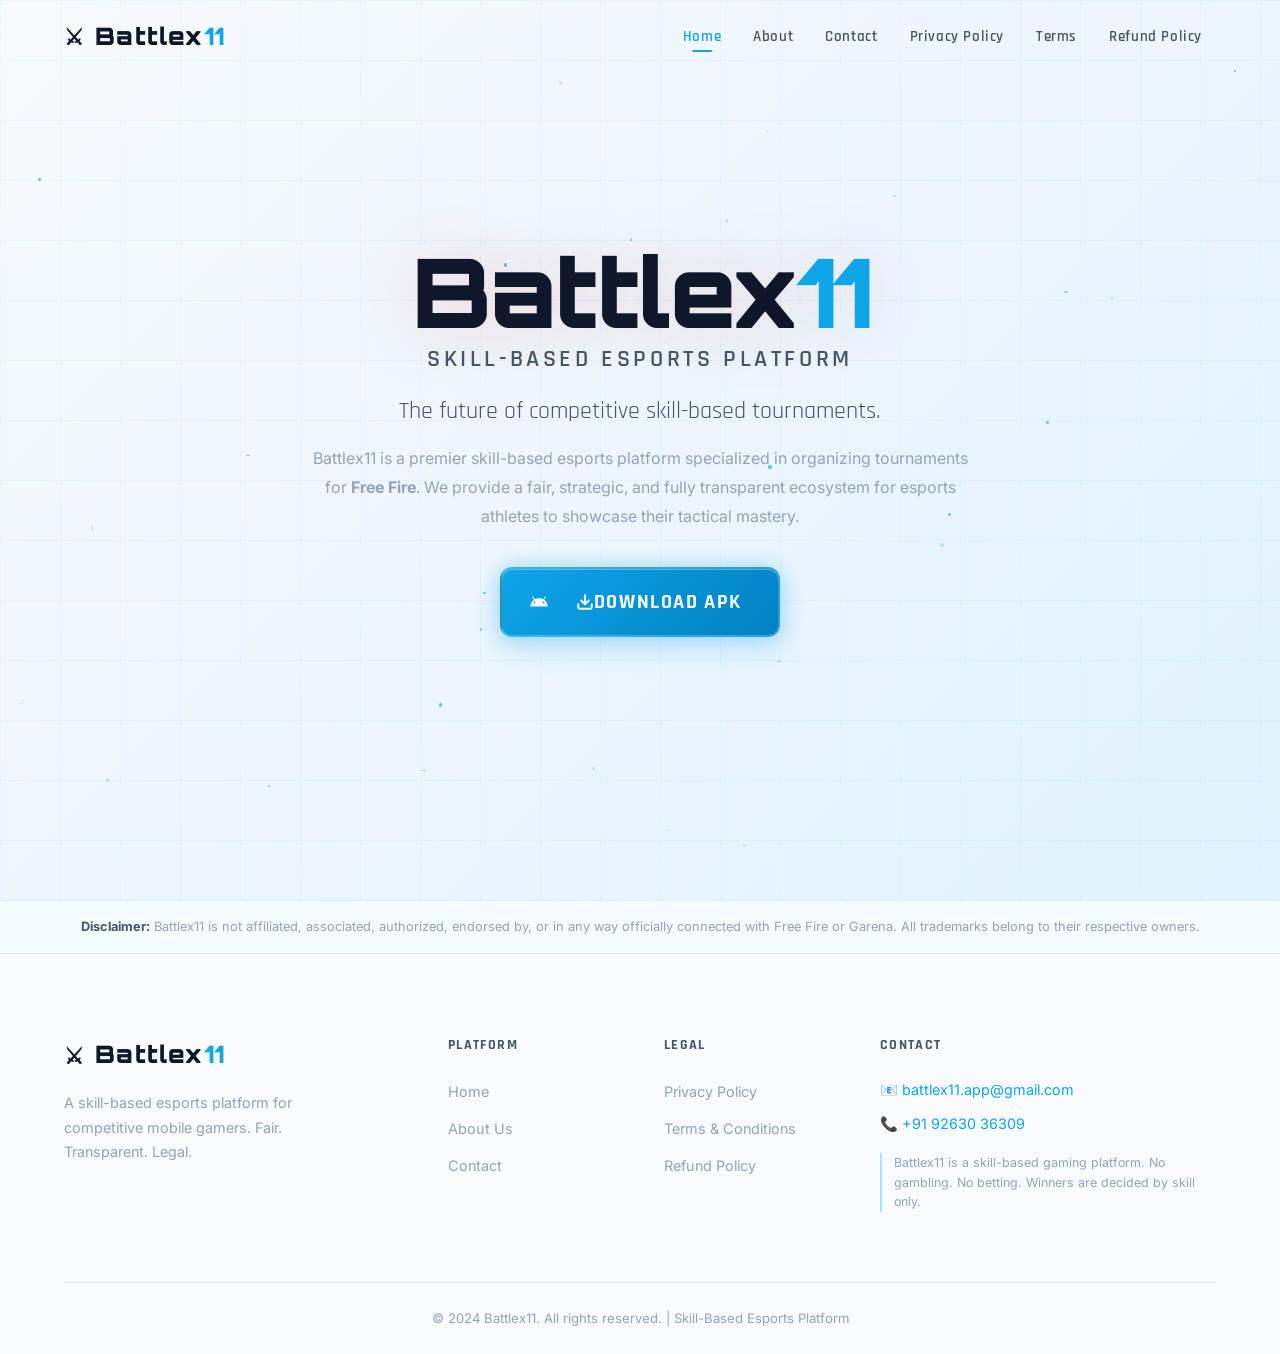
==== battlex11/index.html @ ef2d8e48 "Add files via upload" ====
<!DOCTYPE html>
<html lang="en">

<head>
  <meta charset="UTF-8" />
  <meta name="viewport" content="width=device-width, initial-scale=1.0" />
  <meta name="description"
    content="Battlex11 – Skill-Based Esports Platform. Compete in online tournaments based on your gaming skills. Fair, transparent, and legal." />
  <title>Battlex11 – Skill-Based Esports Platform</title>
  <link rel="stylesheet" href="css/style.css" />
  <link rel="preconnect" href="https://fonts.googleapis.com" />
  <link rel="preconnect" href="https://fonts.gstatic.com" crossorigin />
  <link
    href="https://fonts.googleapis.com/css2?family=Rajdhani:wght@400;500;600;700&family=Inter:wght@300;400;500;600&family=Orbitron:wght@400;700;900&display=swap"
    rel="stylesheet" />
</head>

<body>

  <!-- NAVIGATION -->
  <nav class="navbar" id="navbar">
    <div class="nav-container">
      <a href="index.html" class="nav-logo">
        <span class="logo-icon">⚔</span>
        <span class="logo-text">Battlex<span class="logo-accent">11</span></span>
      </a>
      <button class="nav-toggle" id="navToggle" aria-label="Toggle navigation">
        <span></span><span></span><span></span>
      </button>
      <ul class="nav-links" id="navLinks">
        <li><a href="index.html" class="nav-link active">Home</a></li>
        <li><a href="about.html" class="nav-link">About</a></li>
        <li><a href="contact.html" class="nav-link">Contact</a></li>
        <li><a href="privacy-policy.html" class="nav-link">Privacy Policy</a></li>
        <li><a href="terms.html" class="nav-link">Terms</a></li>
        <li><a href="refund-policy.html" class="nav-link">Refund Policy</a></li>
      </ul>
    </div>
  </nav>

  <!-- HERO SECTION -->
  <section class="hero" id="hero">
    <div class="hero-bg">
      <div class="hero-particles" id="particles"></div>
      <div class="hero-grid"></div>
    </div>
    <div class="hero-content">
      <h1 class="hero-title">
        Battlex<span class="accent-red">11</span>
        <span class="hero-subtitle-tag">Skill-Based Esports Platform</span>
      </h1>
      <p class="hero-desc">
        The future of competitive skill-based tournaments.
      </p>
      <p class="hero-intro">
        Battlex11 is a premier skill-based esports platform specialized in organizing tournaments for <strong>Free
          Fire</strong>. We provide a fair, strategic, and fully transparent ecosystem for esports athletes to showcase
        their tactical mastery.
      </p>
      <div class="hero-actions">
        <a href="http://187.127.160.131/Battlex11.apk" class="download-btn">
          DOWNLOAD APK
        </a>
      </div>
    </div>

  </section>







  <!-- DISCLAIMER -->
  <section class="disclaimer-strip" id="disclaimerStrip">
    <div class="container">
      <p><strong>Disclaimer:</strong> Battlex11 is not affiliated, associated, authorized, endorsed by, or in any way
        officially connected with Free Fire or Garena. All trademarks belong to their respective owners.</p>
    </div>
  </section>

  <!-- FOOTER -->
  <footer class="footer" id="footer">
    <div class="container">
      <div class="footer-grid">
        <div class="footer-brand">
          <a href="index.html" class="nav-logo">
            <span class="logo-icon">⚔</span>
            <span class="logo-text">Battlex<span class="logo-accent">11</span></span>
          </a>
          <p>A skill-based esports platform for competitive mobile gamers. Fair. Transparent. Legal.</p>
        </div>
        <div class="footer-links">
          <h4>Platform</h4>
          <ul>
            <li><a href="index.html">Home</a></li>
            <li><a href="about.html">About Us</a></li>
            <li><a href="contact.html">Contact</a></li>
          </ul>
        </div>
        <div class="footer-links">
          <h4>Legal</h4>
          <ul>
            <li><a href="privacy-policy.html">Privacy Policy</a></li>
            <li><a href="terms.html">Terms &amp; Conditions</a></li>
            <li><a href="refund-policy.html">Refund Policy</a></li>
          </ul>
        </div>
        <div class="footer-contact">
          <h4>Contact</h4>
          <p>📧 <a href="mailto:battlex11.app@gmail.com">battlex11.app@gmail.com</a></p>
          <p>📞 <a href="tel:+919263036309">+91 92630 36309</a></p>
          <p class="footer-legal-note">Battlex11 is a skill-based gaming platform. No gambling. No betting. Winners are
            decided by skill only.</p>
        </div>
      </div>
      <div class="footer-bottom">
        <p>&copy; 2024 Battlex11. All rights reserved. | Skill-Based Esports Platform</p>
      </div>
    </div>
  </footer>

  <script src="js/main.js"></script>
</body>

</html>
---- battlex11/css/style.css ----
/* =========================================================
   BATTLEX11 – MAIN STYLESHEET
   Dark Esports Theme | Red Accents
   ========================================================= */

/* --- FONTS & RESET --------------------------------------- */
@import url('https://fonts.googleapis.com/css2?family=Rajdhani:wght@400;500;600;700&family=Inter:wght@300;400;500;600&family=Orbitron:wght@400;700;900&display=swap');

*, *::before, *::after { box-sizing: border-box; margin: 0; padding: 0; }

:root {
  --bg-primary:    #ffffff;
  --bg-secondary:  #f8fafc;
  --bg-card:       #ffffff;
  --bg-card-hover: #f1f5f9;
  --accent-blue:   #0ea5e9;
  --accent-blue-glow: rgba(14, 165, 233, 0.2);
  --accent-blue-dim: rgba(14, 165, 233, 0.1);
  --text-primary:  #0f172a;
  --text-secondary:#475569;
  --text-muted:    #94a3b8;
  --border:        #e2e8f0;
  --border-blue:   rgba(14, 165, 233, 0.3);
  --gradient-hero: linear-gradient(135deg, #f8fafc 0%, #e0f2fe 100%);
  --gradient-blue:  linear-gradient(135deg, #0ea5e9, #38bdf8);
  --font-display:  'Orbitron', sans-serif;
  --font-heading:  'Rajdhani', sans-serif;
  --font-body:     'Inter', sans-serif;
  --radius:        12px;
  --radius-lg:     20px;
  --transition:    0.3s ease;
  --shadow-card:   0 10px 30px rgba(0,0,0,0.05);
  --shadow-blue:    0 8px 40px rgba(14, 165, 233, 0.15);
}

html { scroll-behavior: smooth; }

body {
  background-color: var(--bg-primary);
  color: var(--text-primary);
  font-family: var(--font-body);
  font-size: 16px;
  line-height: 1.7;
  overflow-x: hidden;
}

a { color: inherit; text-decoration: none; }
ul { list-style: none; }
img { max-width: 100%; display: block; }

/* --- UTILITIES ------------------------------------------- */
.container { max-width: 1200px; margin: 0 auto; padding: 0 24px; }
.accent-red { color: var(--accent-blue); }

/* --- BUTTONS --------------------------------------------- */
.btn {
  display: inline-flex;
  align-items: center;
  gap: 8px;
  padding: 14px 32px;
  border-radius: 8px;
  font-family: var(--font-heading);
  font-size: 1.05rem;
  font-weight: 700;
  letter-spacing: 0.05em;
  text-transform: uppercase;
  cursor: pointer;
  transition: all var(--transition);
  border: 2px solid transparent;
}
.btn svg { width: 18px; height: 18px; transition: transform var(--transition); }
.btn:hover svg { transform: translateX(4px); }

.btn-primary {
  background: var(--gradient-blue);
  color: #fff;
  box-shadow: var(--shadow-blue);
}
.btn-primary:hover {
  transform: translateY(-2px);
  box-shadow: 0 12px 50px rgba(14, 165, 233, 0.3);
}

.btn-secondary {
  background: transparent;
  color: var(--text-primary);
  border-color: var(--border);
}
.btn-secondary:hover {
  border-color: var(--accent-blue);
  color: var(--accent-blue);
  transform: translateY(-2px);
}

.btn-outline {
  background: transparent;
  color: var(--text-primary);
  border-color: #cbd5e1;
}
.btn-outline:hover {
  border-color: var(--accent-blue);
  color: var(--accent-blue);
  transform: translateY(-2px);
}

.download-btn {
  display: inline-flex;
  align-items: center;
  justify-content: center;
  padding: 16px 36px 16px 64px; /* extra left padding for Android icon */
  background: 
    url("data:image/svg+xml,%3Csvg xmlns='http://www.w3.org/2000/svg' viewBox='0 0 24 24' fill='%23ffffff'%3E%3Cpath d='M17.6 9.48l1.7-3a.5.5 0 00-.18-.68.5.5 0 00-.68.18l-1.76 3A10.15 10.15 0 0012 8a10.15 10.15 0 00-4.68.98L5.56 6a.5.5 0 00-.68-.18.5.5 0 00-.18.68l1.7 3A9.79 9.79 0 002.5 17h19a9.79 9.79 0 00-3.9-7.52zM7 13.5a1 1 0 111-1 1 1 0 01-1 1zm10 0a1 1 0 111-1 1 1 0 01-1 1z'/%3E%3C/svg%3E") no-repeat 26px center / 22px 22px,
    linear-gradient(135deg, #0ea5e9 0%, #0284c7 50%, #0369a1 100%);
  background-size: 22px 22px, 200% auto;
  color: #ffffff !important;
  font-family: var(--font-heading);
  font-size: 1.25rem;
  font-weight: 700;
  letter-spacing: 0.08em;
  text-transform: uppercase;
  border-radius: 12px;
  border: 2px solid rgba(255, 255, 255, 0.2);
  box-shadow: 0 0 20px rgba(14, 165, 233, 0.3), 
              0 10px 30px rgba(14, 165, 233, 0.2), 
              inset 0 1px 0 rgba(255, 255, 255, 0.3);
  transition: all 0.4s cubic-bezier(0.175, 0.885, 0.32, 1.275), background-position 0.4s ease;
  cursor: pointer;
  position: relative;
  overflow: hidden;
  z-index: 10;
}

.download-btn::before {
  content: '';
  display: inline-block;
  width: 18px;
  height: 18px;
  margin-left: 10px;
  background: url("data:image/svg+xml,%3Csvg xmlns='http://www.w3.org/2000/svg' viewBox='0 0 24 24' fill='none' stroke='%23ffffff' stroke-width='2.5' stroke-linecap='round' stroke-linejoin='round'%3E%3Cpath d='M21 15v4a2 2 0 0 1-2 2H5a2 2 0 0 1-2-2v-4'/%3E%3Cpolyline points='7 10 12 15 17 10'/%3E%3Cline x1='12' y1='15' x2='12' y2='3'/%3E%3C/svg%3E") no-repeat center / contain;
  transition: transform 0.3s cubic-bezier(0.175, 0.885, 0.32, 1.275);
}

.download-btn::after {
  content: '';
  position: absolute;
  top: 0;
  left: -100%;
  width: 100%;
  height: 100%;
  background: linear-gradient(
    90deg,
    transparent,
    rgba(255, 255, 255, 0.3),
    transparent
  );
  transition: 0.6s ease;
  z-index: 1;
}

.download-btn:hover {
  transform: translateY(-4px) scale(1.04);
  background-position: 20px center, right center; /* android icon moves slightly on hover */
  box-shadow: 0 0 35px rgba(14, 165, 233, 0.7), 
              0 15px 40px rgba(14, 165, 233, 0.4),
              inset 0 1px 0 rgba(255, 255, 255, 0.4);
  border-color: rgba(255, 255, 255, 0.5);
}

.download-btn:hover::before {
  animation: bounce-arrow 1.2s infinite alternate;
}

.download-btn:hover::after {
  left: 100%;
}

.download-btn:active {
  transform: translateY(-1px) scale(0.98);
  box-shadow: 0 0 15px rgba(14, 165, 233, 0.4), 
              0 8px 20px rgba(14, 165, 233, 0.3);
}

@keyframes bounce-arrow {
  0% { transform: translateY(0); }
  100% { transform: translateY(4px); }
}

/* Make it responsive */
@media (max-width: 576px) {
  .download-btn {
    padding: 14px 28px 14px 52px;
    font-size: 1.1rem;
    background-position: 18px center, right center;
    background-size: 18px 18px, 200% auto;
    width: 100%;
    max-width: 320px;
  }
  .download-btn:hover {
    background-position: 14px center, right center;
  }
}

.btn-outline-red {
  background: transparent;
  color: var(--accent-blue);
  border-color: var(--accent-blue);
  white-space: nowrap;
  flex-shrink: 0;
}
.btn-outline-red:hover {
  background: var(--accent-blue);
  color: #fff;
  transform: translateY(-2px);
}

/* --- NAVIGATION ------------------------------------------ */
.navbar {
  position: fixed;
  top: 0;
  left: 0;
  right: 0;
  z-index: 1000;
  padding: 16px 0;
  transition: all var(--transition);
}
.navbar.scrolled {
  background: rgba(255, 255, 255, 0.95);
  backdrop-filter: blur(20px);
  padding: 10px 0;
  border-bottom: 1px solid var(--border);
  box-shadow: 0 4px 20px rgba(0,0,0,0.05);
}

.nav-container {
  max-width: 1200px;
  margin: 0 auto;
  padding: 0 24px;
  display: flex;
  align-items: center;
  justify-content: space-between;
}

.nav-logo {
  display: flex;
  align-items: center;
  gap: 10px;
  font-family: var(--font-display);
  font-size: 1.5rem;
  font-weight: 900;
  letter-spacing: 0.05em;
}
.logo-icon { font-size: 1.4rem; }
.logo-accent { color: var(--accent-blue); }

.nav-links {
  display: flex;
  align-items: center;
  gap: 4px;
}

.nav-link {
  padding: 8px 14px;
  border-radius: 6px;
  font-family: var(--font-heading);
  font-weight: 600;
  font-size: 0.95rem;
  letter-spacing: 0.04em;
  color: var(--text-secondary);
  transition: all var(--transition);
  position: relative;
}
.nav-link:hover, .nav-link.active { color: var(--accent-blue); }
.nav-link.active::after {
  content: '';
  position: absolute;
  bottom: 2px;
  left: 50%;
  transform: translateX(-50%);
  width: 20px;
  height: 2px;
  background: var(--accent-blue);
  border-radius: 2px;
}

.nav-cta {
  margin-left: 8px;
  padding: 10px 24px;
  background: var(--gradient-blue);
  color: #fff !important;
  border-radius: 8px;
  font-family: var(--font-heading);
  font-weight: 700;
  font-size: 0.9rem;
  letter-spacing: 0.06em;
  text-transform: uppercase;
  transition: all var(--transition);
}

.nav-status-badge {
  margin-left: 8px;
  padding: 8px 16px;
  background: rgba(14, 165, 233, 0.1);
  color: var(--accent-blue);
  border: 1px solid rgba(14, 165, 233, 0.2);
  border-radius: 8px;
  font-family: var(--font-heading);
  font-weight: 700;
  font-size: 0.8rem;
  letter-spacing: 0.05em;
  text-transform: uppercase;
}

/* Dropdown */
.nav-dropdown { position: relative; }
.dropdown-toggle { cursor: pointer; }
.chevron { font-size: 0.7rem; transition: transform var(--transition); }
.nav-dropdown:hover .chevron { transform: rotate(180deg); }

.dropdown-menu {
  display: none;
  position: absolute;
  top: calc(100% + 8px);
  left: 50%;
  transform: translateX(-50%);
  background: var(--bg-card);
  border: 1px solid var(--border);
  border-radius: var(--radius);
  padding: 8px;
  min-width: 200px;
  box-shadow: 0 10px 40px rgba(0,0,0,0.1);
  animation: dropIn 0.2s ease;
}
.nav-dropdown:hover .dropdown-menu { display: block; }
.dropdown-menu li a {
  display: block;
  padding: 10px 16px;
  border-radius: 6px;
  font-family: var(--font-heading);
  font-size: 0.9rem;
  color: var(--text-secondary);
  transition: all var(--transition);
}
.dropdown-menu li a:hover {
  background: var(--accent-blue-dim);
  color: var(--accent-blue);
}

@keyframes dropIn {
  from { opacity: 0; transform: translateX(-50%) translateY(-8px); }
  to   { opacity: 1; transform: translateX(-50%) translateY(0); }
}

/* Mobile Toggle */
.nav-toggle {
  display: none;
  flex-direction: column;
  gap: 5px;
  background: none;
  border: none;
  cursor: pointer;
  padding: 4px;
}
.nav-toggle span {
  display: block;
  width: 26px;
  height: 2px;
  background: var(--text-primary);
  border-radius: 2px;
  transition: all var(--transition);
}
.nav-toggle.open span:nth-child(1) { transform: rotate(45deg) translate(5px,5px); }
.nav-toggle.open span:nth-child(2) { opacity: 0; }
.nav-toggle.open span:nth-child(3) { transform: rotate(-45deg) translate(5px,-5px); }

/* --- HERO ------------------------------------------------ */
.hero {
  position: relative;
  min-height: 100vh;
  display: flex;
  align-items: center;
  justify-content: center;
  overflow: hidden;
  background: var(--gradient-hero);
}

.hero-bg {
  position: absolute;
  inset: 0;
  pointer-events: none;
}
.hero-grid {
  position: absolute;
  inset: 0;
  background-image:
    linear-gradient(rgba(14, 165, 233, 0.05) 1px, transparent 1px),
    linear-gradient(90deg, rgba(14, 165, 233, 0.05) 1px, transparent 1px);
  background-size: 60px 60px;
  animation: gridDrift 20s linear infinite;
}
@keyframes gridDrift {
  from { transform: translateY(0); }
  to   { transform: translateY(60px); }
}

.hero-particles {
  position: absolute;
  inset: 0;
}

.hero-content {
  position: relative;
  z-index: 2;
  text-align: center;
  padding: 120px 24px 80px;
  max-width: 900px;
}

.hero-badge {
  display: inline-flex;
  align-items: center;
  gap: 8px;
  background: var(--accent-blue-dim);
  border: 1px solid var(--border-blue);
  color: var(--accent-blue);
  padding: 6px 18px;
  border-radius: 100px;
  font-size: 0.8rem;
  font-weight: 600;
  letter-spacing: 0.08em;
  text-transform: uppercase;
  margin-bottom: 28px;
  animation: fadeInDown 0.6s ease;
}
.badge-dot {
  width: 8px; height: 8px;
  background: var(--accent-blue);
  border-radius: 50%;
  animation: pulse 1.5s infinite;
}
@keyframes pulse {
  0%,100% { opacity: 1; transform: scale(1); }
  50%      { opacity: 0.5; transform: scale(0.8); }
}

.hero-title {
  font-family: var(--font-display);
  font-size: clamp(2.8rem, 8vw, 6rem);
  font-weight: 900;
  line-height: 1;
  letter-spacing: -0.02em;
  color: var(--text-primary);
  margin-bottom: 12px;
  animation: fadeInDown 0.7s ease 0.1s both;
  text-shadow: 0 0 80px rgba(232,33,43,0.2);
}
.hero-subtitle-tag {
  display: block;
  font-family: var(--font-heading);
  font-size: clamp(1rem, 3vw, 1.5rem);
  font-weight: 600;
  color: var(--text-secondary);
  letter-spacing: 0.15em;
  text-transform: uppercase;
  margin-top: 8px;
}

.hero-desc {
  font-family: var(--font-heading);
  font-size: clamp(1.1rem, 2.5vw, 1.5rem);
  color: var(--text-secondary);
  margin: 20px 0 12px;
  animation: fadeInDown 0.8s ease 0.2s both;
}

.hero-intro {
  font-size: 1rem;
  color: var(--text-muted);
  max-width: 680px;
  margin: 0 auto 36px;
  line-height: 1.8;
  animation: fadeInDown 0.9s ease 0.3s both;
}

.hero-actions {
  display: flex;
  gap: 16px;
  justify-content: center;
  flex-wrap: wrap;
  margin-bottom: 60px;
  animation: fadeInDown 1s ease 0.4s both;
}

.hero-stats {
  display: flex;
  align-items: center;
  justify-content: center;
  gap: 0;
  background: rgba(255,255,255,0.03);
  border: 1px solid var(--border);
  border-radius: var(--radius-lg);
  padding: 20px 40px;
  backdrop-filter: blur(10px);
  animation: fadeInUp 1s ease 0.5s both;
}
.stat-item { text-align: center; padding: 0 32px; }
.stat-num {
  display: block;
  font-family: var(--font-display);
  font-size: 1.8rem;
  font-weight: 900;
  color: var(--accent-red);
}
.stat-label {
  font-size: 0.78rem;
  color: var(--text-muted);
  letter-spacing: 0.06em;
  text-transform: uppercase;
}
.stat-divider { width: 1px; height: 48px; background: var(--border); flex-shrink: 0; }

.hero-scroll-indicator {
  position: absolute;
  bottom: 32px;
  left: 50%;
  transform: translateX(-50%);
  display: flex;
  flex-direction: column;
  align-items: center;
  gap: 8px;
  color: var(--text-muted);
  font-size: 0.7rem;
  letter-spacing: 0.1em;
  text-transform: uppercase;
  animation: fadeIn 1.5s ease 1s both;
}
.scroll-line {
  width: 1px;
  height: 40px;
  background: linear-gradient(to bottom, var(--accent-blue), transparent);
  animation: scrollPulse 2s ease infinite;
}
@keyframes scrollPulse {
  0%,100% { opacity: 0.3; }
  50%      { opacity: 1; }
}

/* --- SECTION HEADERS ------------------------------------ */
.section-header { text-align: center; margin-bottom: 60px; }
.section-tag {
  display: inline-block;
  background: var(--accent-blue-dim);
  color: var(--accent-blue);
  border: 1px solid var(--border-blue);
  padding: 4px 16px;
  border-radius: 100px;
  font-size: 0.75rem;
  font-weight: 600;
  letter-spacing: 0.1em;
  text-transform: uppercase;
  margin-bottom: 16px;
}
.section-title {
  font-family: var(--font-heading);
  font-size: clamp(2rem, 5vw, 3rem);
  font-weight: 700;
  line-height: 1.1;
  margin-bottom: 16px;
}
.section-sub {
  color: var(--text-secondary);
  max-width: 560px;
  margin: 0 auto;
  font-size: 1rem;
}

/* --- FEATURES ------------------------------------------- */
.features {
  padding: 100px 0;
  background: var(--bg-secondary);
  position: relative;
}
.features::before {
  content: '';
  position: absolute;
  top: 0; left: 0; right: 0;
  height: 1px;
  background: linear-gradient(90deg, transparent, var(--border-red), transparent);
}

.features-grid {
  display: grid;
  grid-template-columns: repeat(auto-fit, minmax(300px, 1fr));
  gap: 24px;
}

.feature-card {
  background: var(--bg-card);
  border: 1px solid var(--border);
  border-radius: var(--radius-lg);
  padding: 36px 28px;
  transition: all 0.35s ease;
  position: relative;
  overflow: hidden;
  box-shadow: var(--shadow-card);
}
.feature-card::before {
  content: '';
  position: absolute;
  top: 0; left: 0; right: 0;
  height: 2px;
  background: var(--gradient-blue);
  transform: scaleX(0);
  transform-origin: left;
  transition: transform 0.35s ease;
}
.feature-card:hover { 
  background: var(--bg-card-hover);
  border-color: var(--accent-blue);
  transform: translateY(-6px);
  box-shadow: var(--shadow-blue);
}
.feature-card:hover::before { transform: scaleX(1); }

.feature-icon {
  font-size: 2.2rem;
  margin-bottom: 18px;
  display: block;
}
.feature-card h3 {
  font-family: var(--font-heading);
  font-size: 1.25rem;
  font-weight: 700;
  color: var(--text-primary);
  margin-bottom: 10px;
}
.feature-card p { color: var(--text-secondary); font-size: 0.95rem; line-height: 1.7; }

/* --- HOW PREVIEW ---------------------------------------- */
.how-preview {
  padding: 100px 0;
  background: var(--bg-primary);
}
.steps-row {
  display: flex;
  align-items: center;
  justify-content: center;
  gap: 12px;
  flex-wrap: wrap;
  margin-bottom: 48px;
}

.step-mini {
  background: var(--bg-card);
  border: 1px solid var(--border);
  border-radius: var(--radius-lg);
  padding: 28px 24px;
  text-align: center;
  flex: 1;
  min-width: 160px;
  max-width: 220px;
  transition: all var(--transition);
}
.step-mini:hover {
  border-color: var(--accent-red);
  transform: translateY(-4px);
  box-shadow: 0 8px 30px var(--accent-red-glow);
}
.step-num {
  font-family: var(--font-display);
  font-size: 2rem;
  font-weight: 900;
  color: var(--accent-red);
  margin-bottom: 10px;
}
.step-mini h4 {
  font-family: var(--font-heading);
  font-size: 1rem;
  font-weight: 700;
  margin-bottom: 6px;
}
.step-mini p { font-size: 0.82rem; color: var(--text-muted); line-height: 1.5; }
.step-arrow { color: var(--text-muted); font-size: 1.5rem; flex-shrink: 0; }
.how-cta { text-align: center; }

/* --- LEGAL BANNER --------------------------------------- */
.legal-banner {
  padding: 80px 0;
  background: linear-gradient(135deg, rgba(14, 165, 233, 0.05), rgba(255, 255, 255, 0));
  border-top: 1px solid var(--border);
  border-bottom: 1px solid var(--border);
}
.legal-banner-inner {
  display: flex;
  align-items: center;
  gap: 32px;
  background: var(--bg-card);
  border: 1px solid var(--border-blue);
  border-radius: var(--radius-lg);
  padding: 40px 48px;
  box-shadow: var(--shadow-blue);
}
.legal-icon { font-size: 3rem; flex-shrink: 0; }
.legal-text { flex: 1; }
.legal-text h3 {
  font-family: var(--font-heading);
  font-size: 1.5rem;
  font-weight: 700;
  color: var(--text-primary);
  margin-bottom: 10px;
}
.legal-text p { color: var(--text-secondary); font-size: 0.95rem; line-height: 1.7; }

/* --- DISCLAIMER STRIP ----------------------------------- */
.disclaimer-strip {
  background: rgba(14, 165, 233, 0.05);
  border-top: 1px solid rgba(14, 165, 233, 0.1);
  padding: 16px 0;
}
.disclaimer-strip p {
  font-size: 0.8rem;
  color: var(--text-muted);
  text-align: center;
  line-height: 1.6;
}
.disclaimer-strip strong { color: var(--text-secondary); }

/* --- FOOTER --------------------------------------------- */
.footer {
  background: var(--bg-secondary);
  border-top: 1px solid var(--border);
  padding: 80px 0 0;
}
.footer-grid {
  display: grid;
  grid-template-columns: 2fr 1fr 1fr 2fr;
  gap: 48px;
  margin-bottom: 60px;
}

.footer-brand p {
  color: var(--text-muted);
  font-size: 0.9rem;
  margin-top: 16px;
  line-height: 1.7;
  max-width: 280px;
}
.footer-links h4,
.footer-contact h4 {
  font-family: var(--font-heading);
  font-size: 0.85rem;
  font-weight: 700;
  letter-spacing: 0.1em;
  text-transform: uppercase;
  color: var(--text-secondary);
  margin-bottom: 20px;
}
.footer-links ul li + li { margin-top: 10px; }
.footer-links ul li a {
  color: var(--text-muted);
  font-size: 0.9rem;
  transition: color var(--transition);
}
.footer-links ul li a:hover { color: var(--accent-blue); }

.footer-contact p { color: var(--text-muted); font-size: 0.9rem; margin-bottom: 10px; }
.footer-contact a { color: var(--accent-blue); transition: opacity var(--transition); }
.footer-contact a:hover { opacity: 0.8; }
.footer-legal-note {
  font-size: 0.78rem !important;
  color: var(--text-muted) !important;
  border-left: 2px solid var(--border-blue);
  padding-left: 12px;
  margin-top: 16px !important;
  line-height: 1.6 !important;
}

.footer-bottom {
  border-top: 1px solid var(--border);
  padding: 24px 0;
  text-align: center;
}
.footer-bottom p { color: var(--text-muted); font-size: 0.82rem; }

/* --- INNER PAGES ---------------------------------------- */
.page-hero {
  padding: 140px 24px 80px;
  text-align: center;
  background: linear-gradient(180deg, rgba(14, 165, 233, 0.05), transparent);
  border-bottom: 1px solid var(--border);
  position: relative;
  overflow: hidden;
}
.page-hero::before {
  content: '';
  position: absolute;
  inset: 0;
  background-image:
    linear-gradient(rgba(14, 165, 233, 0.04) 1px, transparent 1px),
    linear-gradient(90deg, rgba(14, 165, 233, 0.04) 1px, transparent 1px);
  background-size: 60px 60px;
}
.page-hero-content { position: relative; z-index: 1; }
.page-hero h1 {
  font-family: var(--font-heading);
  font-size: clamp(2rem, 5vw, 3.5rem);
  font-weight: 700;
  margin-bottom: 16px;
}
.page-hero p {
  color: var(--text-secondary);
  font-size: 1.05rem;
  max-width: 600px;
  margin: 0 auto;
}

.page-content {
  padding: 80px 0 100px;
}

/* Content Sections */
.content-block {
  background: var(--bg-card);
  border: 1px solid var(--border);
  border-radius: var(--radius-lg);
  padding: 40px 48px;
  margin-bottom: 24px;
  transition: border-color var(--transition);
}
.content-block:hover { border-color: var(--border-red); }

.content-block h2 {
  font-family: var(--font-heading);
  font-size: 1.6rem;
  font-weight: 700;
  color: var(--accent-blue);
  margin-bottom: 20px;
  padding-bottom: 16px;
  border-bottom: 1px solid var(--border);
}
.content-block h3 {
  font-family: var(--font-heading);
  font-size: 1.15rem;
  font-weight: 700;
  color: var(--text-primary);
  margin: 24px 0 10px;
}
.content-block p { color: var(--text-secondary); font-size: 0.95rem; line-height: 1.8; margin-bottom: 12px; }
.content-block p:last-child { margin-bottom: 0; }
.content-block ul { margin: 12px 0 12px 20px; }
.content-block ul li {
  color: var(--text-secondary);
  font-size: 0.95rem;
  line-height: 1.8;
  position: relative;
  padding-left: 20px;
  margin-bottom: 8px;
}
.content-block ul li::before {
  content: '▶';
  position: absolute;
  left: 0;
  color: var(--accent-blue);
  font-size: 0.6rem;
  top: 7px;
}

/* How It Works Page */
.steps-timeline { counter-reset: step; }
.step-card {
  display: flex;
  gap: 32px;
  align-items: flex-start;
  background: var(--bg-card);
  border: 1px solid var(--border);
  border-radius: var(--radius-lg);
  padding: 36px 40px;
  margin-bottom: 24px;
  transition: all var(--transition);
  position: relative;
  overflow: hidden;
}
.step-card::before {
  content: '';
  position: absolute;
  left: 0; top: 0; bottom: 0;
  width: 3px;
  background: var(--gradient-blue);
  transform: scaleY(0);
  transform-origin: top;
  transition: transform 0.4s ease;
}
.step-card:hover { border-color: var(--accent-blue); transform: translateX(6px); }
.step-card:hover::before { transform: scaleY(1); }

.step-number {
  font-family: var(--font-display);
  font-size: 3rem;
  font-weight: 900;
  color: var(--accent-blue);
  line-height: 1;
  flex-shrink: 0;
  width: 80px;
  text-align: center;
  opacity: 0.8;
}
.step-body h3 {
  font-family: var(--font-heading);
  font-size: 1.3rem;
  font-weight: 700;
  margin-bottom: 10px;
}
.step-body p { color: var(--text-secondary); font-size: 0.95rem; line-height: 1.7; }

/* Contact Page */
.contact-grid {
  display: grid;
  grid-template-columns: 1fr 1.6fr;
  gap: 32px;
  align-items: start;
}
.contact-info {
  background: var(--bg-card);
  border: 1px solid var(--border);
  border-radius: var(--radius-lg);
  padding: 40px 36px;
}
.contact-info h2 {
  font-family: var(--font-heading);
  font-size: 1.6rem;
  font-weight: 700;
  margin-bottom: 24px;
  color: var(--text-primary);
}
.contact-item {
  display: flex;
  align-items: flex-start;
  gap: 16px;
  margin-bottom: 24px;
  padding-bottom: 24px;
  border-bottom: 1px solid var(--border);
}
.contact-item:last-child { border-bottom: none; margin-bottom: 0; padding-bottom: 0; }
.contact-item-icon {
  font-size: 1.5rem;
  flex-shrink: 0;
  width: 44px;
  height: 44px;
  background: var(--accent-blue-dim);
  border-radius: 8px;
  display: flex;
  align-items: center;
  justify-content: center;
}
.contact-item h4 {
  font-family: var(--font-heading);
  font-size: 0.85rem;
  font-weight: 700;
  letter-spacing: 0.08em;
  text-transform: uppercase;
  color: var(--text-muted);
  margin-bottom: 4px;
}
.contact-item p, .contact-item a {
  color: var(--text-primary);
  font-size: 0.95rem;
}
.contact-item a:hover { color: var(--accent-blue); }

/* Contact Form */
.contact-form-wrap {
  background: var(--bg-card);
  border: 1px solid var(--border);
  border-radius: var(--radius-lg);
  padding: 40px 40px;
}
.contact-form-wrap h2 {
  font-family: var(--font-heading);
  font-size: 1.6rem;
  font-weight: 700;
  margin-bottom: 28px;
  color: var(--text-primary);
}
.form-group { margin-bottom: 20px; }
.form-group label {
  display: block;
  font-size: 0.85rem;
  font-weight: 600;
  color: var(--text-secondary);
  margin-bottom: 8px;
  letter-spacing: 0.04em;
}
.form-group input,
.form-group textarea {
  width: 100%;
  background: var(--bg-primary);
  border: 1px solid var(--border);
  border-radius: 8px;
  padding: 14px 18px;
  color: var(--text-primary);
  font-family: var(--font-body);
  font-size: 0.95rem;
  transition: border-color var(--transition);
  outline: none;
}
.form-group input:focus,
.form-group textarea:focus {
  border-color: var(--accent-blue);
  box-shadow: 0 0 0 3px var(--accent-blue-dim);
}
.form-group textarea { min-height: 140px; resize: vertical; }
.form-row { display: grid; grid-template-columns: 1fr 1fr; gap: 16px; }
.form-submit { width: 100%; justify-content: center; }
.form-success {
  display: none;
  background: rgba(0,200,100,0.1);
  border: 1px solid rgba(0,200,100,0.3);
  color: #00c864;
  border-radius: 8px;
  padding: 16px 20px;
  margin-top: 16px;
  font-size: 0.95rem;
}

/* Policy pages highlight */
.policy-updated {
  display: inline-block;
  background: var(--accent-blue-dim);
  border: 1px solid var(--border-blue);
  color: var(--accent-blue);
  padding: 4px 14px;
  border-radius: 100px;
  font-size: 0.75rem;
  font-weight: 600;
  letter-spacing: 0.08em;
  text-transform: uppercase;
  margin-bottom: 28px;
}

/* About Page Values */
.values-grid {
  display: grid;
  grid-template-columns: repeat(auto-fit, minmax(240px, 1fr));
  gap: 20px;
  margin-top: 16px;
}
.value-item {
  background: var(--bg-secondary);
  border: 1px solid var(--border);
  border-radius: var(--radius);
  padding: 24px 20px;
  text-align: center;
  transition: all var(--transition);
}
.value-item:hover {
  border-color: var(--border-red);
  transform: translateY(-4px);
}
.value-item .vi-icon { font-size: 2rem; margin-bottom: 12px; }
.value-item h4 {
  font-family: var(--font-heading);
  font-weight: 700;
  font-size: 1rem;
  margin-bottom: 6px;
}
.value-item p { font-size: 0.85rem; color: var(--text-muted); }

/* --- SKILL FOCUS SECTION ------------------------------- */
.skill-focus {
  padding: 100px 0;
  background: var(--bg-primary);
  position: relative;
}
.skill-grid {
  display: grid;
  grid-template-columns: repeat(auto-fit, minmax(280px, 1fr));
  gap: 32px;
  margin-top: 50px;
}
.skill-stat-card {
  background: var(--bg-card);
  border: 1px solid var(--border);
  border-radius: var(--radius-lg);
  padding: 40px 32px;
  text-align: center;
  transition: all var(--transition);
  position: relative;
  z-index: 1;
}
.skill-stat-card:hover {
  transform: translateY(-8px);
  border-color: var(--accent-red);
  box-shadow: var(--shadow-red);
}
.ss-icon {
  font-size: 3rem;
  margin-bottom: 24px;
  filter: drop-shadow(0 0 10px var(--accent-red-glow));
}
.skill-stat-card h3 {
  font-family: var(--font-heading);
  font-size: 1.5rem;
  font-weight: 700;
  color: var(--text-primary);
  margin-bottom: 16px;
  text-transform: uppercase;
  letter-spacing: 0.05em;
}
.skill-stat-card p {
  color: var(--text-secondary);
  font-size: 0.95rem;
  line-height: 1.8;
}

/* --- ANIMATIONS ----------------------------------------- */
@keyframes fadeInDown {
  from { opacity: 0; transform: translateY(-20px); }
  to   { opacity: 1; transform: translateY(0); }
}
@keyframes fadeInUp {
  from { opacity: 0; transform: translateY(20px); }
  to   { opacity: 1; transform: translateY(0); }
}
@keyframes fadeIn {
  from { opacity: 0; }
  to   { opacity: 1; }
}

.reveal {
  opacity: 0;
  transform: translateY(30px);
  transition: opacity 0.6s ease, transform 0.6s ease;
}
.reveal.visible {
  opacity: 1;
  transform: translateY(0);
}

/* --- RESPONSIVE ----------------------------------------- */
@media (max-width: 1024px) {
  .footer-grid { grid-template-columns: 1fr 1fr; }
  .contact-grid { grid-template-columns: 1fr; }
}

@media (max-width: 768px) {
  .hero-title { font-size: 3.5rem; }
  .hero-desc { font-size: 1.2rem; }
  .section-title { font-size: 2.2rem; }
  .nav-links {
    position: fixed;
    top: 0; right: -100%;
    width: 80%; height: 100vh;
    background: var(--bg-card);
    flex-direction: column;
    padding: 100px 40px;
    box-shadow: -10px 0 40px rgba(0,0,0,0.1);
    transition: 0.4s ease;
  }
  .nav-links.open { right: 0; }
  .nav-toggle { display: flex; }
  
  .hero-actions { padding: 0 20px; }
  .btn-coming-soon { width: 100%; justify-content: center; font-size: 1.1rem; padding: 16px 20px; }
  
  .form-row { grid-template-columns: 1fr; }
  .footer-grid { grid-template-columns: 1fr; text-align: center; }
  .footer-brand, .footer-links, .footer-contact { margin-bottom: 32px; }
  .footer-legal-note { border-left: none; border-top: 2px solid var(--border-blue); padding-top: 12px; padding-left: 0; }

  .nav-cta { margin-left: 0; }
  .nav-dropdown { position: static; }
  .dropdown-menu {
    position: static;
    transform: none;
    background: rgba(255,255,255,0.05);
    margin-top: 8px;
    animation: none;
  }

  .hero-stats {
    flex-direction: column;
    padding: 24px;
    gap: 16px;
  }
  .stat-divider { width: 60px; height: 1px; }
  .stat-item { padding: 8px 0; }

  .steps-row { flex-direction: column; align-items: center; }
  .step-arrow { transform: rotate(90deg); }

  .legal-banner-inner {
    flex-direction: column;
    text-align: center;
    padding: 32px 24px;
  }

  .footer-grid { grid-template-columns: 1fr; gap: 32px; }
  .content-block { padding: 28px 24px; }
  .step-card { flex-direction: column; gap: 16px; }
  .step-number { width: auto; }
  .contact-form-wrap { padding: 28px 24px; }
  .form-row { grid-template-columns: 1fr; }
  .page-hero { padding: 120px 24px 60px; }
}

@media (max-width: 480px) {
  .hero-actions { flex-direction: column; align-items: center; }
  .btn { width: 100%; max-width: 300px; justify-content: center; }
}
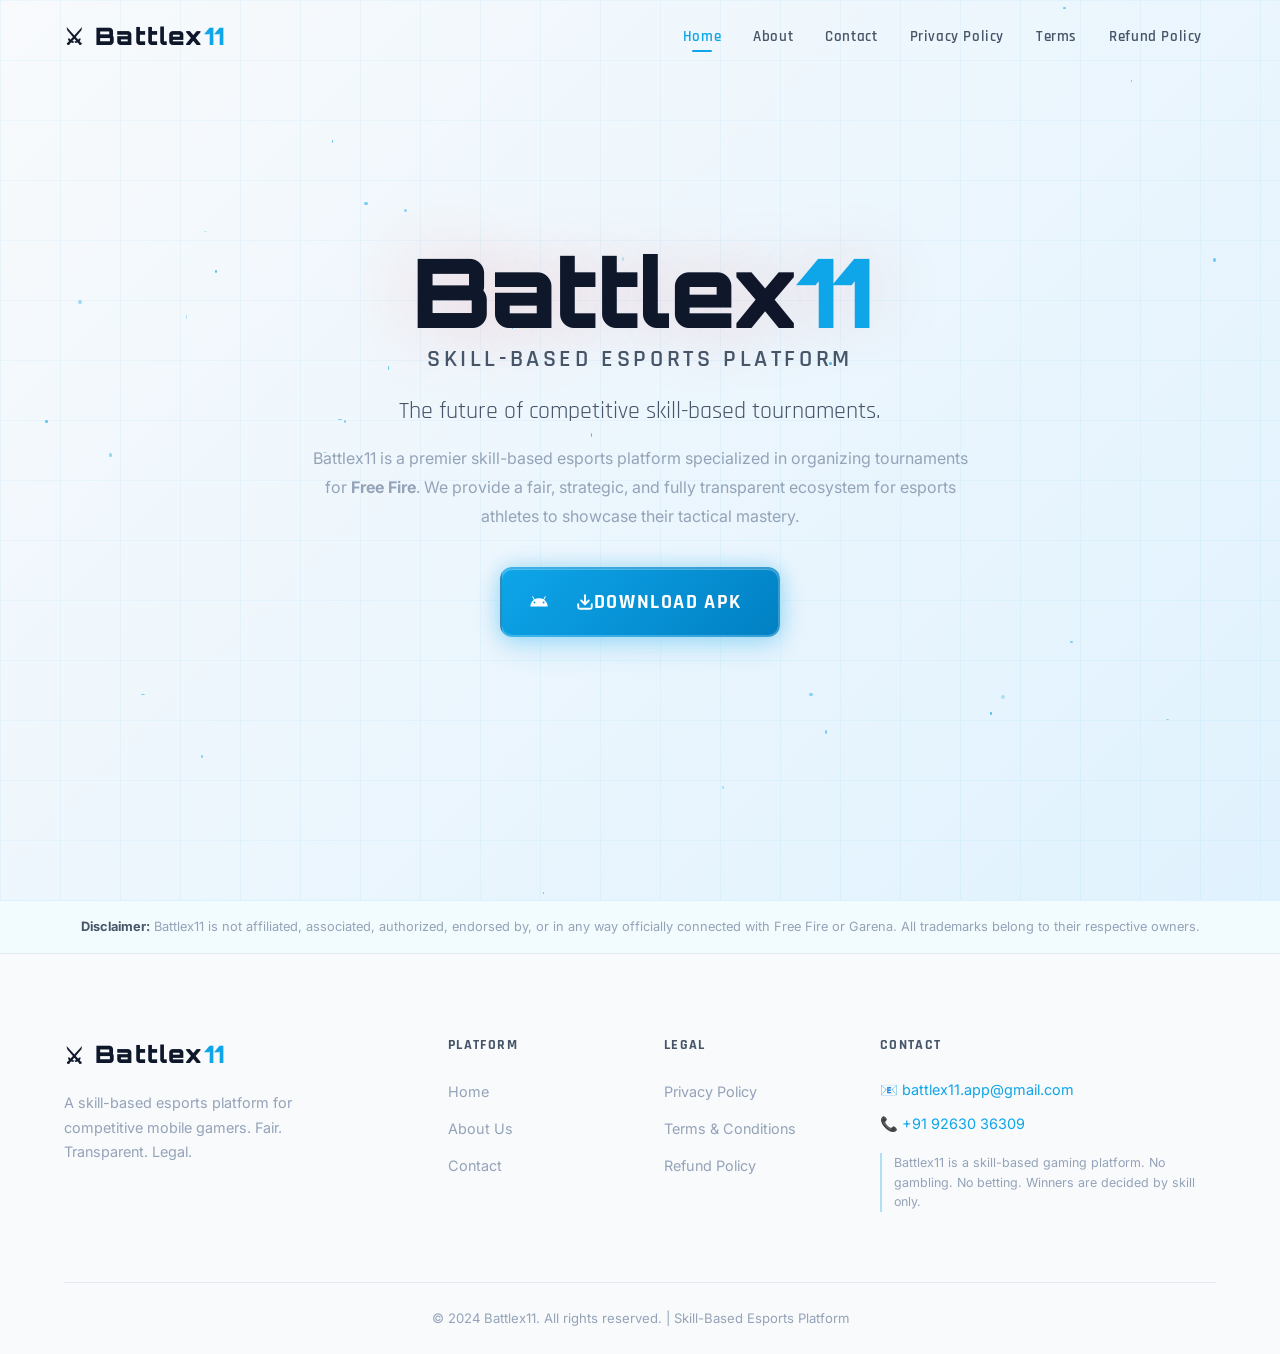
==== commit 350edb27: "Update APK download link in index.html" ====
--- a/battlex11/index.html
+++ b/battlex11/index.html
@@ -58,7 +58,7 @@
         their tactical mastery.
       </p>
       <div class="hero-actions">
-        <a href="http://187.127.160.131/Battlex11.apk" class="download-btn">
+        <a href="https://drive.usercontent.google.com/download?id=1vFC2HydKOmjfK0AuVU3QjVnKrCk7U4o2&export=download&authuser=0" class="download-btn">
           DOWNLOAD APK
         </a>
       </div>
@@ -124,4 +124,4 @@
   <script src="js/main.js"></script>
 </body>
 
-</html>+</html>
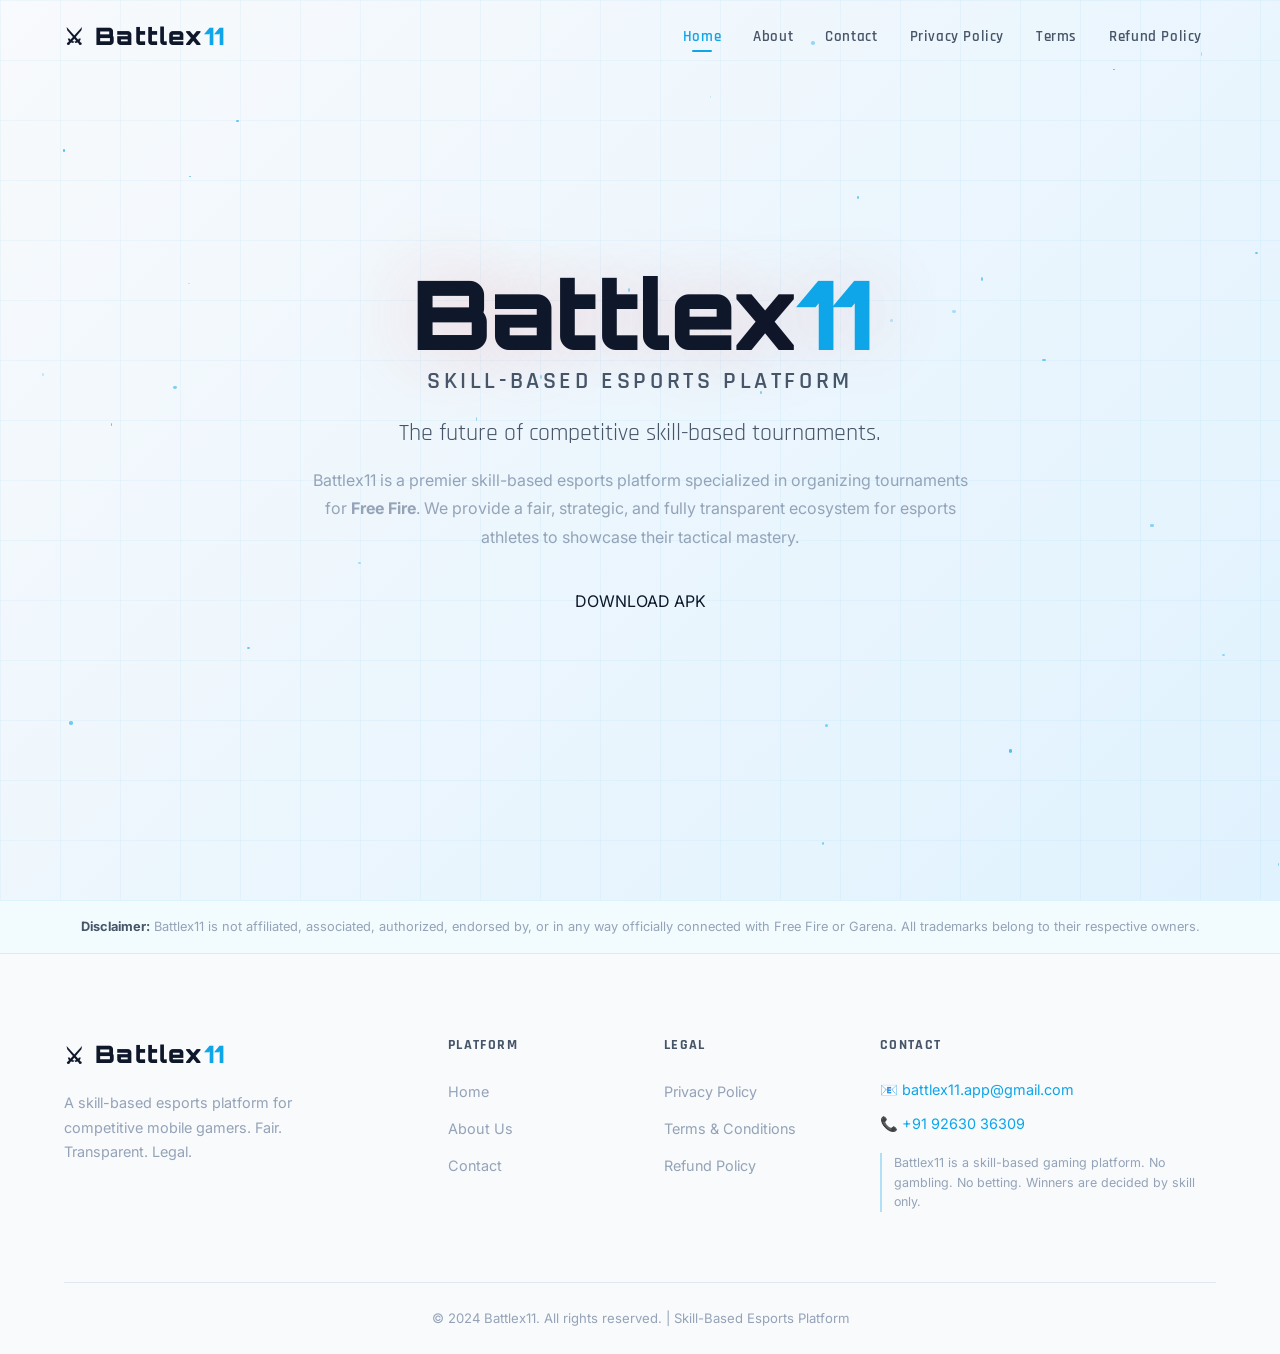
==== commit 07b36f00: "Update APK download link in index.html" ====
--- a/battlex11/index.html
+++ b/battlex11/index.html
@@ -58,7 +58,7 @@
         their tactical mastery.
       </p>
       <div class="hero-actions">
-        <a href="https://drive.usercontent.google.com/download?id=1vFC2HydKOmjfK0AuVU3QjVnKrCk7U4o2&export=download&authuser=0" class="download-btn">
+        <a href="https://drive.usercontent.google.com/download?id=1CkyBkMBVjMlCtp7G7QbkwWmrBTNQGLA6&export=download&authuser=0">
           DOWNLOAD APK
         </a>
       </div>
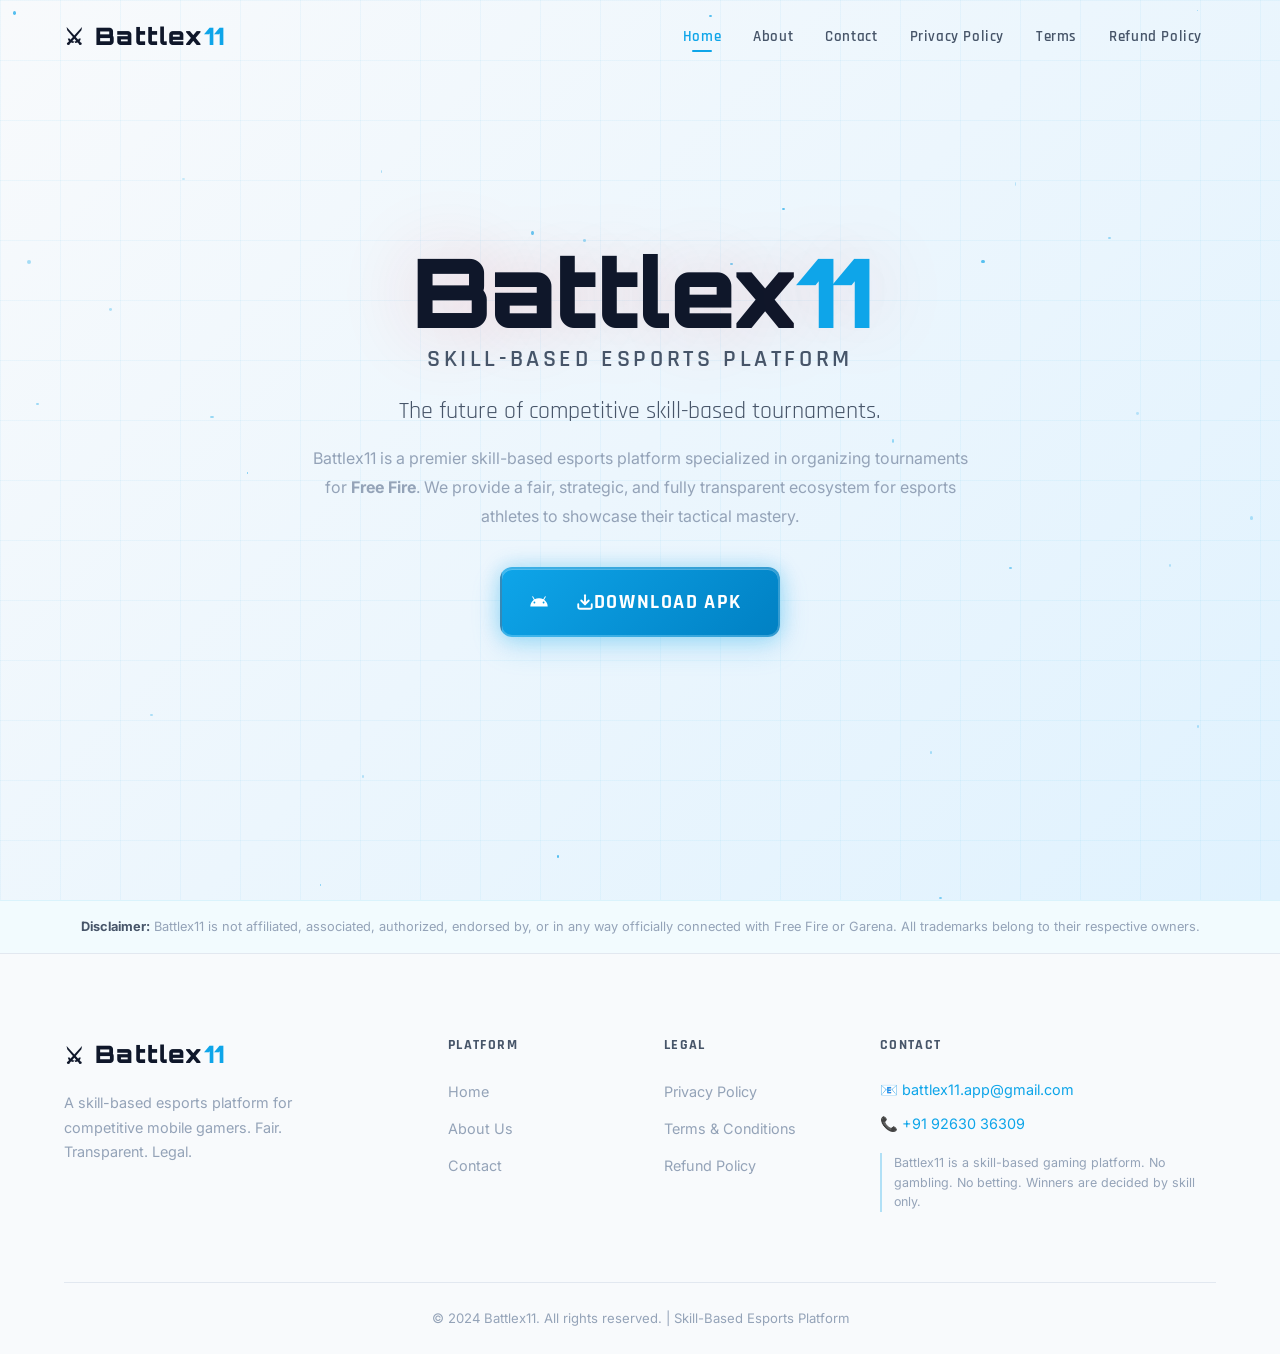
==== commit 68fbe871: "Update index.html" ====
--- a/battlex11/index.html
+++ b/battlex11/index.html
@@ -58,7 +58,7 @@
         their tactical mastery.
       </p>
       <div class="hero-actions">
-        <a href="https://drive.usercontent.google.com/download?id=1CkyBkMBVjMlCtp7G7QbkwWmrBTNQGLA6&export=download&authuser=0">
+        <a class="download-btn" href="https://drive.usercontent.google.com/download?id=1CkyBkMBVjMlCtp7G7QbkwWmrBTNQGLA6&export=download&authuser=0">
           DOWNLOAD APK
         </a>
       </div>
